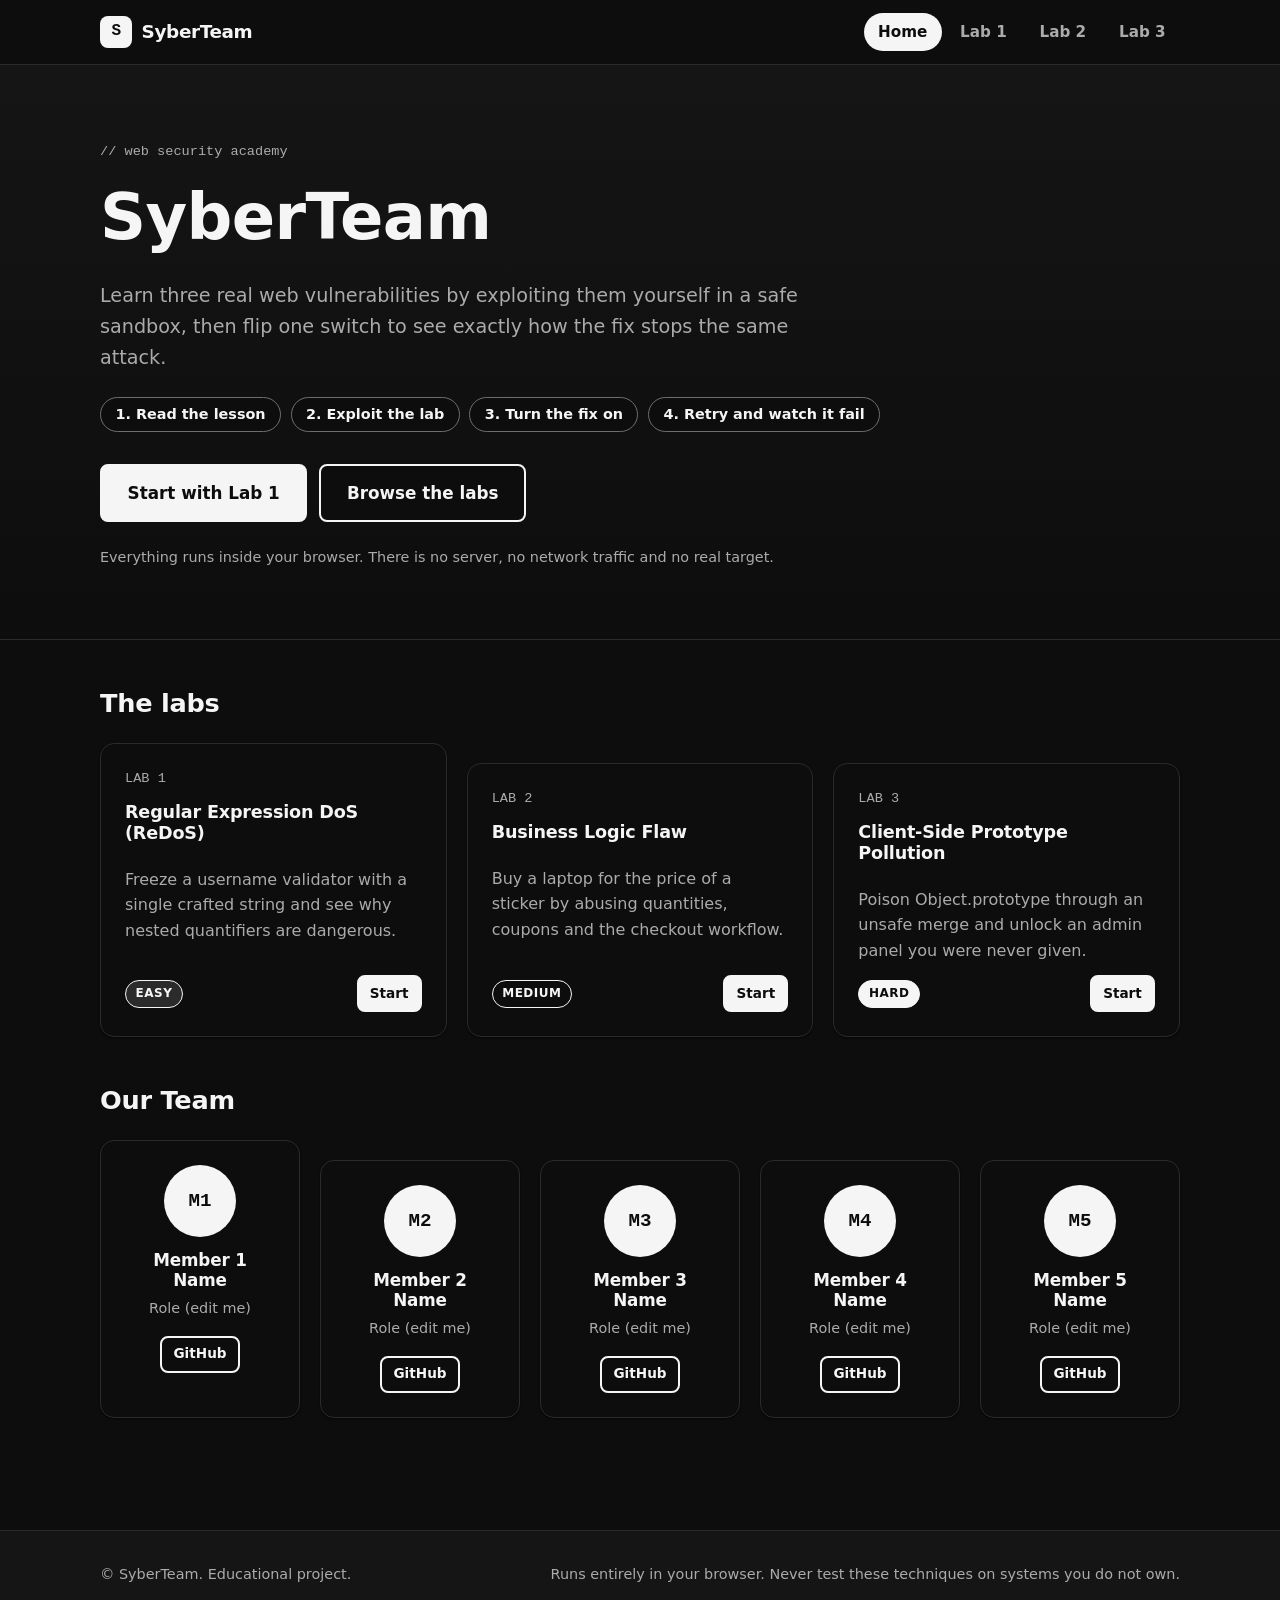
==== index.html @ c9526d96 "Done" ====
<!DOCTYPE html>
<html lang="en" dir="ltr">
<head>
  <meta charset="utf-8">
  <meta name="viewport" content="width=device-width, initial-scale=1">
  <title>SyberTeam | Learn web security by breaking it safely</title>
  <meta name="description" content="SyberTeam is a hands-on web security training site. Exploit three vulnerabilities in a safe sandbox, then flip a switch to see the fix stop them.">
  <link rel="stylesheet" href="style.css">
  <script src="script.js" defer></script>
</head>
<body data-page="home">
  <a class="skip-link" href="#main">Skip to content</a>

  <header class="site-header">
    <div class="container nav">
      <a class="brand" href="index.html" aria-label="SyberTeam home"><span class="brand-mark" aria-hidden="true">S</span>SyberTeam</a>
      <button class="nav-toggle" type="button" aria-expanded="false" aria-controls="nav-links">Menu</button>
      <nav aria-label="Main">
        <ul id="nav-links" class="nav-links">
          <li><a href="index.html" data-nav="home">Home</a></li>
          <li><a href="redos-lesson.html" data-nav="lab1">Lab 1</a></li>
          <li><a href="logic-lesson.html" data-nav="lab2">Lab 2</a></li>
          <li><a href="proto-lesson.html" data-nav="lab3">Lab 3</a></li>
        </ul>
      </nav>
    </div>
  </header>

  <main id="main">
    <section class="hero" aria-labelledby="hero-title">
      <div class="container">
        <span class="eyebrow">// web security academy</span>
        <h1 id="hero-title">SyberTeam</h1>
        <p class="lead">Learn three real web vulnerabilities by exploiting them yourself in a safe sandbox, then flip one switch to see exactly how the fix stops the same attack.</p>
        <ul class="hero-steps" aria-label="How each lab works">
          <li>1. Read the lesson</li>
          <li>2. Exploit the lab</li>
          <li>3. Turn the fix on</li>
          <li>4. Retry and watch it fail</li>
        </ul>
        <div class="hero-actions">
          <a class="btn btn-primary btn-lg" href="redos-lesson.html">Start with Lab 1</a>
          <a class="btn btn-outline btn-lg" href="#labs">Browse the labs</a>
        </div>
        <p class="muted" style="margin-top:1.5rem;font-size:0.9rem;">Everything runs inside your browser. There is no server, no network traffic and no real target.</p>
      </div>
    </section>

    <section class="section" id="labs" aria-labelledby="labs-title">
      <div class="container">
        <h2 id="labs-title" class="section-title">The labs</h2>
        <div class="grid-3">
          <article class="card card-hover lab-card" data-lab="redos">
            <span class="lab-num">LAB 1</span>
            <h3>Regular Expression DoS (ReDoS)</h3>
            <p>Freeze a username validator with a single crafted string and see why nested quantifiers are dangerous.</p>
            <div class="card-foot">
              <span class="badge badge-mid">Easy</span>
              <span class="solved-tag" hidden>&#10003; Solved</span>
              <a class="btn btn-primary btn-sm" href="redos-lesson.html">Start</a>
            </div>
          </article>

          <article class="card card-hover lab-card" data-lab="logic">
            <span class="lab-num">LAB 2</span>
            <h3>Business Logic Flaw</h3>
            <p>Buy a laptop for the price of a sticker by abusing quantities, coupons and the checkout workflow.</p>
            <div class="card-foot">
              <span class="badge">Medium</span>
              <span class="solved-tag" hidden>&#10003; Solved</span>
              <a class="btn btn-primary btn-sm" href="logic-lesson.html">Start</a>
            </div>
          </article>

          <article class="card card-hover lab-card" data-lab="proto">
            <span class="lab-num">LAB 3</span>
            <h3>Client-Side Prototype Pollution</h3>
            <p>Poison Object.prototype through an unsafe merge and unlock an admin panel you were never given.</p>
            <div class="card-foot">
              <span class="badge badge-solid">Hard</span>
              <span class="solved-tag" hidden>&#10003; Solved</span>
              <a class="btn btn-primary btn-sm" href="proto-lesson.html">Start</a>
            </div>
          </article>
        </div>
      </div>
    </section>

    <section class="section" id="team" aria-labelledby="team-title" style="padding-top:0;">
      <div class="container">
        <h2 id="team-title" class="section-title">Our Team</h2>
        <div class="team-grid">
          <!-- Edit each member's name, role and GitHub link below. -->
          <article class="card member">
            <div class="avatar" aria-hidden="true">M1</div>
            <h3>Member 1 Name</h3>
            <p class="role">Role (edit me)</p>
            <a class="btn btn-outline btn-sm" href="https://github.com/username1" target="_blank" rel="noopener noreferrer">GitHub</a>
          </article>
          <article class="card member">
            <div class="avatar" aria-hidden="true">M2</div>
            <h3>Member 2 Name</h3>
            <p class="role">Role (edit me)</p>
            <a class="btn btn-outline btn-sm" href="https://github.com/username2" target="_blank" rel="noopener noreferrer">GitHub</a>
          </article>
          <article class="card member">
            <div class="avatar" aria-hidden="true">M3</div>
            <h3>Member 3 Name</h3>
            <p class="role">Role (edit me)</p>
            <a class="btn btn-outline btn-sm" href="https://github.com/username3" target="_blank" rel="noopener noreferrer">GitHub</a>
          </article>
          <article class="card member">
            <div class="avatar" aria-hidden="true">M4</div>
            <h3>Member 4 Name</h3>
            <p class="role">Role (edit me)</p>
            <a class="btn btn-outline btn-sm" href="https://github.com/username4" target="_blank" rel="noopener noreferrer">GitHub</a>
          </article>
          <article class="card member">
            <div class="avatar" aria-hidden="true">M5</div>
            <h3>Member 5 Name</h3>
            <p class="role">Role (edit me)</p>
            <a class="btn btn-outline btn-sm" href="https://github.com/username5" target="_blank" rel="noopener noreferrer">GitHub</a>
          </article>
        </div>
      </div>
    </section>
  </main>

  <footer class="site-footer">
    <div class="container">
      <span>&copy; SyberTeam. Educational project.</span>
      <span>Runs entirely in your browser. Never test these techniques on systems you do not own.</span>
    </div>
  </footer>
</body>
</html>
---- style.css ----
/* =====================================================================
   SyberTeam — shared stylesheet
   Strict monochrome DARK theme: blacks, grays and white only.
   Every colour used below is defined as a CSS variable in :root.
   Note: the raw scale is inverted for dark mode. --white is the darkest
   surface and --black is the brightest ink, so the component rules below
   work unchanged. Swap the values back to restore the light theme.
   ===================================================================== */

/* ---------- 1. Design tokens ---------- */
:root {
  color-scheme: dark;   /* dark scrollbars and form controls */

  /* Raw grays (inverted scale) */
  --white: #0d0d0d;
  --black: #f5f5f5;
  --gray-50: #151515;
  --gray-100: #1d1d1d;
  --gray-200: #2b2b2b;
  --gray-300: #3d3d3d;
  --gray-400: #6e6e6e;
  --gray-500: #8f8f8f;
  --gray-600: #ababab;
  --gray-700: #cfcfcf;
  --gray-800: #e3e3e3;

  /* Semantic roles */
  --bg: var(--white);
  --surface: var(--white);
  --surface-alt: var(--gray-50);
  --text: var(--black);
  --text-muted: var(--gray-600);
  --border: var(--gray-200);
  --border-strong: var(--gray-400);
  --code-bg: var(--gray-100);
  --focus: var(--black);
  --inverse-bg: var(--black);
  --inverse-text: var(--white);

  /* Shape, shadow, type, motion */
  --radius: 14px;
  --radius-sm: 8px;
  --shadow-sm: 0 1px 2px rgba(0, 0, 0, 0.6);
  --shadow-md: 0 8px 24px rgba(0, 0, 0, 0.7);
  --font-sans: system-ui, -apple-system, "Segoe UI", Roboto, "Helvetica Neue", Arial, sans-serif;
  --font-mono: ui-monospace, SFMono-Regular, Menlo, Consolas, "Liberation Mono", monospace;
  --transition: 160ms ease;
  --container: 1080px;
}

/* ---------- 2. Base ---------- */
*,
*::before,
*::after { box-sizing: border-box; }

html { -webkit-text-size-adjust: 100%; scroll-behavior: smooth; }

body {
  margin: 0;
  font-family: var(--font-sans);
  font-size: 1rem;
  line-height: 1.6;
  color: var(--text);
  background: var(--bg);
}

h1, h2, h3 { line-height: 1.2; margin: 0 0 0.6em; letter-spacing: -0.01em; }
h1 { font-size: clamp(1.8rem, 4vw, 2.6rem); }
h2 { font-size: clamp(1.25rem, 2.5vw, 1.6rem); }
h3 { font-size: 1.1rem; }
p { margin: 0 0 1em; }
a { color: var(--text); text-underline-offset: 3px; }
a:hover { text-decoration-thickness: 2px; }
img, svg { max-width: 100%; }

.muted { color: var(--text-muted); }
.container { width: min(100% - 2rem, var(--container)); margin-inline: auto; }
.section { padding: 3rem 0; }
.section-title { margin-bottom: 1.5rem; }

/* Focus states: always visible for keyboard users */
:focus-visible {
  outline: 3px solid var(--focus);
  outline-offset: 3px;
  border-radius: 4px;
}

.skip-link {
  position: absolute;
  left: -999px;
  top: 0.5rem;
  background: var(--inverse-bg);
  color: var(--inverse-text);
  padding: 0.5rem 1rem;
  border-radius: var(--radius-sm);
  z-index: 100;
}
.skip-link:focus { left: 0.5rem; }

/* ---------- 3. Header / navbar ---------- */
.site-header {
  position: sticky;
  top: 0;
  z-index: 50;
  background: var(--bg);
  border-bottom: 1px solid var(--border);
}
.nav {
  display: flex;
  align-items: center;
  justify-content: space-between;
  gap: 1rem;
  min-height: 64px;
}
.brand {
  display: inline-flex;
  align-items: center;
  gap: 0.6rem;
  font-weight: 800;
  font-size: 1.15rem;
  text-decoration: none;
  letter-spacing: -0.02em;
}
.brand-mark {
  display: inline-grid;
  place-items: center;
  width: 32px;
  height: 32px;
  border-radius: 8px;
  background: var(--inverse-bg);
  color: var(--inverse-text);
  font-family: var(--font-mono);
  font-size: 1rem;
}
.nav-links {
  display: flex;
  gap: 0.25rem;
  list-style: none;
  margin: 0;
  padding: 0;
}
.nav-links a {
  display: block;
  padding: 0.45rem 0.9rem;
  border-radius: 999px;
  text-decoration: none;
  color: var(--text-muted);
  font-weight: 600;
  font-size: 0.95rem;
  transition: background var(--transition), color var(--transition);
}
.nav-links a:hover { background: var(--gray-100); color: var(--text); }
.nav-links a.active { background: var(--inverse-bg); color: var(--inverse-text); }
.nav-toggle {
  display: none;
  font: inherit;
  font-weight: 600;
  background: var(--surface);
  color: var(--text);
  border: 1px solid var(--border-strong);
  border-radius: var(--radius-sm);
  padding: 0.4rem 0.8rem;
  cursor: pointer;
}

/* ---------- 4. Buttons, badges ---------- */
.btn {
  display: inline-flex;
  align-items: center;
  justify-content: center;
  gap: 0.4rem;
  font: inherit;
  font-weight: 600;
  font-size: 0.95rem;
  padding: 0.6rem 1.1rem;
  border-radius: var(--radius-sm);
  border: 2px solid var(--black);
  text-decoration: none;
  cursor: pointer;
  transition: background var(--transition), color var(--transition), transform var(--transition), box-shadow var(--transition);
}
.btn:hover { transform: translateY(-1px); box-shadow: var(--shadow-sm); }
.btn:active { transform: translateY(0); }
.btn-primary { background: var(--inverse-bg); color: var(--inverse-text); }
.btn-primary:hover { background: var(--gray-700); }
.btn-outline { background: var(--surface); color: var(--text); }
.btn-outline:hover { background: var(--gray-100); }
.btn-lg { padding: 0.85rem 1.6rem; font-size: 1.05rem; }
.btn-sm { padding: 0.35rem 0.7rem; font-size: 0.85rem; }
.btn:disabled { opacity: 0.45; cursor: not-allowed; transform: none; box-shadow: none; }

.badge {
  display: inline-block;
  font-size: 0.75rem;
  font-weight: 700;
  letter-spacing: 0.04em;
  text-transform: uppercase;
  padding: 0.2rem 0.6rem;
  border-radius: 999px;
  border: 1.5px solid var(--black);
  background: var(--surface);
  color: var(--text);
}
.badge-solid { background: var(--inverse-bg); color: var(--inverse-text); }
.badge-mid { background: var(--gray-200); }

/* ---------- 5. Cards ---------- */
.card {
  background: var(--surface);
  border: 1px solid var(--border);
  border-radius: var(--radius);
  padding: 1.5rem;
  box-shadow: var(--shadow-sm);
  transition: box-shadow var(--transition), transform var(--transition), border-color var(--transition);
}
.card + .card { margin-top: 1.25rem; }
.card-hover:hover { box-shadow: var(--shadow-md); transform: translateY(-2px); border-color: var(--border-strong); }

/* ---------- 6. Home page ---------- */
.hero {
  padding: 4.5rem 0 3.5rem;
  border-bottom: 1px solid var(--border);
  background:
    linear-gradient(var(--surface-alt), var(--bg));
}
.hero .eyebrow {
  display: inline-block;
  font-family: var(--font-mono);
  font-size: 0.85rem;
  color: var(--text-muted);
  margin-bottom: 1rem;
}
.hero h1 { font-size: clamp(2.4rem, 7vw, 4rem); margin-bottom: 0.4em; }
.hero p.lead { font-size: 1.2rem; max-width: 60ch; color: var(--text-muted); }
.hero-steps {
  display: flex;
  flex-wrap: wrap;
  gap: 0.6rem;
  list-style: none;
  padding: 0;
  margin: 1.5rem 0 2rem;
}
.hero-steps li {
  border: 1px solid var(--border-strong);
  border-radius: 999px;
  padding: 0.3rem 0.9rem;
  font-size: 0.9rem;
  font-weight: 600;
  background: var(--surface);
}
.hero-actions { display: flex; flex-wrap: wrap; gap: 0.75rem; }

.grid-3 {
  display: grid;
  gap: 1.25rem;
  grid-template-columns: repeat(auto-fit, minmax(260px, 1fr));
}
.lab-card { display: flex; flex-direction: column; gap: 0.75rem; }
.lab-card .lab-num { font-family: var(--font-mono); font-size: 0.85rem; color: var(--text-muted); }
.lab-card p { margin: 0; color: var(--text-muted); flex: 1; }
.lab-card .card-foot { display: flex; align-items: center; justify-content: space-between; gap: 0.5rem; }
.solved-tag { font-size: 0.8rem; font-weight: 700; }

.team-grid {
  display: grid;
  gap: 1.25rem;
  grid-template-columns: repeat(auto-fit, minmax(190px, 1fr));
}
.member { text-align: center; display: flex; flex-direction: column; align-items: center; gap: 0.4rem; }
.avatar {
  display: grid;
  place-items: center;
  width: 72px;
  height: 72px;
  border-radius: 50%;
  background: var(--inverse-bg);
  color: var(--inverse-text);
  font-family: var(--font-mono);
  font-weight: 700;
  font-size: 1.2rem;
  margin-bottom: 0.4rem;
}
.member h3 { margin: 0; font-size: 1.05rem; }
.member .role { margin: 0 0 0.6rem; color: var(--text-muted); font-size: 0.9rem; }

/* ---------- 7. Footer ---------- */
.site-footer {
  margin-top: 4rem;
  padding: 2rem 0;
  border-top: 1px solid var(--border);
  color: var(--text-muted);
  font-size: 0.9rem;
  background: var(--surface-alt);
}
.site-footer .container { display: flex; flex-wrap: wrap; justify-content: space-between; gap: 0.5rem; }

/* ---------- 8. Lesson + lab shared page layout ---------- */
.page { padding: 2.5rem 0 1rem; }
.crumb { font-family: var(--font-mono); font-size: 0.85rem; color: var(--text-muted); margin-bottom: 0.5rem; }
.page-head { margin-bottom: 2rem; }
.page-head p { color: var(--text-muted); max-width: 70ch; font-size: 1.1rem; }

.lesson section { margin-bottom: 2.5rem; }
.lesson ul, .lesson ol { padding-left: 1.4rem; }
.lesson li { margin-bottom: 0.4rem; }
.steps { counter-reset: step; list-style: none; padding-left: 0 !important; }
.steps li {
  counter-increment: step;
  position: relative;
  padding-left: 2.6rem;
  margin-bottom: 0.9rem;
}
.steps li::before {
  content: counter(step);
  position: absolute;
  left: 0;
  top: 0;
  width: 1.8rem;
  height: 1.8rem;
  display: grid;
  place-items: center;
  border-radius: 50%;
  background: var(--inverse-bg);
  color: var(--inverse-text);
  font-size: 0.85rem;
  font-weight: 700;
}
.callout {
  border-left: 4px solid var(--black);
  background: var(--surface-alt);
  padding: 1rem 1.2rem;
  border-radius: 0 var(--radius-sm) var(--radius-sm) 0;
  margin: 1rem 0;
}
.callout p:last-child { margin-bottom: 0; }

/* Code blocks: always LTR, monospace, scrollable */
pre.code,
.code-block {
  direction: ltr;
  text-align: left;
  margin: 0;
  padding: 1rem 1.1rem;
  background: var(--code-bg);
  border: 1px solid var(--border);
  border-radius: var(--radius-sm);
  overflow-x: auto;
  font-family: var(--font-mono);
  font-size: 0.85rem;
  line-height: 1.55;
  tab-size: 2;
}
code { font-family: var(--font-mono); font-size: 0.92em; background: var(--code-bg); padding: 0.1em 0.35em; border-radius: 4px; }
pre.code code { background: none; padding: 0; font-size: inherit; }
figure { margin: 0; }
figcaption { font-weight: 700; font-size: 0.9rem; margin-bottom: 0.5rem; display: flex; align-items: center; gap: 0.5rem; }

.compare { display: grid; gap: 1rem; grid-template-columns: repeat(auto-fit, minmax(300px, 1fr)); margin: 1rem 0; }
.compare figure { min-width: 0; }
.compare .bad pre.code { border: 2px dashed var(--gray-500); }
.compare .good pre.code { border: 2px solid var(--black); }

.cta { text-align: center; background: var(--surface-alt); padding: 2rem 1.5rem; }
.cta h2 { margin-bottom: 0.4em; }
.cta p { color: var(--text-muted); }

.pager {
  display: flex;
  justify-content: space-between;
  gap: 1rem;
  flex-wrap: wrap;
  margin: 2.5rem 0 0;
  padding-top: 1.5rem;
  border-top: 1px solid var(--border);
}

/* ---------- 9. Lab-specific components ---------- */
.goal { border-left: 4px solid var(--black); padding: 0.6rem 1rem; background: var(--surface-alt); border-radius: 0 var(--radius-sm) var(--radius-sm) 0; }
.goal strong { display: block; }

/* Collapsibles (native <details>, animated subtly) */
.disclosure {
  border: 1px solid var(--border);
  border-radius: var(--radius-sm);
  background: var(--surface);
  margin-bottom: 0.6rem;
  transition: border-color var(--transition), box-shadow var(--transition);
}
.disclosure:hover { border-color: var(--border-strong); }
.disclosure[open] { box-shadow: var(--shadow-sm); border-color: var(--border-strong); }
.disclosure summary {
  cursor: pointer;
  padding: 0.75rem 1rem;
  font-weight: 700;
  list-style: none;
  display: flex;
  align-items: center;
  justify-content: space-between;
}
.disclosure summary::-webkit-details-marker { display: none; }
.disclosure summary::after { content: "+"; font-family: var(--font-mono); font-size: 1.2rem; transition: transform var(--transition); }
.disclosure[open] summary::after { content: "\2212"; }
.disclosure .disclosure-body { padding: 0 1rem 1rem; animation: fade-in 200ms ease; }
.disclosure .disclosure-body > :last-child { margin-bottom: 0; }
@keyframes fade-in { from { opacity: 0; transform: translateY(-4px); } to { opacity: 1; transform: none; } }

/* "Fix the vulnerability" switch */
.fix-card { border: 2px solid var(--black); }
.fix-row { display: flex; align-items: center; justify-content: space-between; gap: 1.25rem; flex-wrap: wrap; }
.fix-row h2 { margin-bottom: 0.2em; }
.fix-row p { margin: 0; color: var(--text-muted); }
.switch-wrap { display: flex; align-items: center; gap: 0.9rem; }
.switch-state { font-family: var(--font-mono); font-weight: 700; font-size: 0.9rem; }
.switch {
  position: relative;
  flex: none;
  width: 64px;
  height: 34px;
  padding: 0;
  border-radius: 999px;
  border: 2px solid var(--black);
  background: var(--surface);
  cursor: pointer;
  transition: background var(--transition);
}
.switch-thumb {
  position: absolute;
  top: 3px;
  left: 3px;
  width: 24px;
  height: 24px;
  border-radius: 50%;
  background: var(--inverse-bg);
  transition: transform var(--transition), background var(--transition);
}
.switch[aria-checked="true"] { background: var(--inverse-bg); }
.switch[aria-checked="true"] .switch-thumb { transform: translateX(30px); background: var(--surface); }

/* Status banner: three clearly different monochrome states */
.banner-row { display: flex; gap: 0.75rem; align-items: stretch; flex-wrap: wrap; margin: 1.25rem 0; }
.banner {
  flex: 1 1 320px;
  display: flex;
  flex-direction: column;
  gap: 0.25rem;
  padding: 1rem 1.25rem;
  border-radius: var(--radius);
  border: 2px solid var(--black);
  transition: background var(--transition), color var(--transition);
}
.banner-title { font-size: 1.15rem; display: flex; align-items: center; gap: 0.5rem; }
.banner-title::before { font-family: var(--font-mono); }
.banner-detail { font-size: 0.95rem; }
.banner[data-state="unsolved"] { background: var(--gray-100); border-style: dashed; color: var(--text); }
.banner[data-state="unsolved"] .banner-title::before { content: "\25CB"; }
.banner[data-state="solved"] { background: var(--inverse-bg); color: var(--inverse-text); }
.banner[data-state="solved"] .banner-title::before { content: "\2713"; }
.banner[data-state="blocked"] {
  background: repeating-linear-gradient(135deg, var(--surface), var(--surface) 10px, var(--gray-100) 10px, var(--gray-100) 20px);
  color: var(--text);
  border-width: 3px;
}
.banner[data-state="blocked"] .banner-title::before { content: "\2715"; }

/* Forms */
.field { display: flex; flex-direction: column; gap: 0.35rem; margin-bottom: 1rem; }
.field label { font-weight: 700; font-size: 0.9rem; }
.input,
textarea.input,
select.input {
  font: inherit;
  font-family: var(--font-mono);
  width: 100%;
  padding: 0.6rem 0.8rem;
  border: 2px solid var(--border-strong);
  border-radius: var(--radius-sm);
  background: var(--surface);
  color: var(--text);
  transition: border-color var(--transition);
}
.input:hover { border-color: var(--gray-600); }
.input:focus-visible { border-color: var(--black); outline-offset: 2px; }
textarea.input { resize: vertical; min-height: 5.5rem; direction: ltr; text-align: left; }
.btn-row { display: flex; flex-wrap: wrap; gap: 0.6rem; margin-top: 0.5rem; }

.readouts {
  display: grid;
  gap: 0.75rem;
  grid-template-columns: repeat(auto-fit, minmax(150px, 1fr));
  margin: 1.25rem 0 0;
}
.readout { border: 1px solid var(--border); border-radius: var(--radius-sm); padding: 0.7rem 0.9rem; background: var(--surface-alt); min-width: 0; }
.readout dt { font-size: 0.75rem; text-transform: uppercase; letter-spacing: 0.05em; color: var(--text-muted); font-weight: 700; }
.readout dd { margin: 0.15rem 0 0; font-family: var(--font-mono); font-weight: 700; overflow-wrap: anywhere; }

.panel-head { display: flex; align-items: center; justify-content: space-between; gap: 0.75rem; margin-bottom: 0.9rem; flex-wrap: wrap; }
.panel-head h2 { margin: 0; }

/* Shop (Lab 2) */
.shop-grid { display: grid; gap: 1.25rem; grid-template-columns: minmax(0, 1fr) minmax(0, 1fr); }
.products { display: grid; gap: 0.75rem; }
.product {
  display: grid;
  grid-template-columns: 1fr auto;
  gap: 0.4rem 0.75rem;
  align-items: center;
  padding: 0.8rem 0.9rem;
  border: 1px solid var(--border);
  border-radius: var(--radius-sm);
  background: var(--surface-alt);
}
.product .p-name { font-weight: 700; }
.product .p-price { font-family: var(--font-mono); }
.product .p-controls { grid-column: 1 / -1; display: flex; gap: 0.5rem; align-items: center; }
.product .qty { width: 5.5rem; padding: 0.4rem 0.5rem; }
table.table { width: 100%; border-collapse: collapse; font-size: 0.92rem; }
.table th, .table td { text-align: left; padding: 0.5rem 0.4rem; border-bottom: 1px solid var(--border); }
.table th { font-size: 0.75rem; text-transform: uppercase; letter-spacing: 0.05em; color: var(--text-muted); }
.table td.num, .table th.num { text-align: right; font-family: var(--font-mono); }
.totals { display: grid; grid-template-columns: 1fr auto; gap: 0.3rem 1rem; margin: 1rem 0; font-size: 0.95rem; }
.totals dt { color: var(--text-muted); }
.totals dd { margin: 0; text-align: right; font-family: var(--font-mono); font-weight: 700; }
.totals .grand { font-size: 1.2rem; }
.inline-form { display: flex; gap: 0.5rem; flex-wrap: wrap; margin-bottom: 0.5rem; }
.inline-form .input { flex: 1 1 140px; width: auto; }

.log {
  direction: ltr;
  text-align: left;
  margin: 0;
  padding: 0.75rem;
  list-style: none;
  max-height: 260px;
  overflow-y: auto;
  background: var(--gray-50);
  color: var(--text);
  border: 1px solid var(--border);
  border-radius: var(--radius-sm);
  font-family: var(--font-mono);
  font-size: 0.82rem;
  line-height: 1.5;
}
.log li { padding: 0.15rem 0; border-bottom: 1px solid var(--border); overflow-wrap: anywhere; }
.log li:last-child { border-bottom: 0; }
.log .tag { display: inline-block; min-width: 4.8rem; color: var(--gray-400); }
.log .ok::before { content: "\2713 "; }
.log .deny::before { content: "\2715 "; }
.log .info::before { content: "\00B7 "; }
.log .deny { font-weight: 700; }

/* Prototype pollution (Lab 3) */
.proto-grid { display: grid; gap: 1.25rem; grid-template-columns: repeat(auto-fit, minmax(300px, 1fr)); margin-top: 1.25rem; }
.proto-grid > div { min-width: 0; }
.proto-grid h3 { font-size: 0.95rem; margin-bottom: 0.4rem; }
.admin-panel {
  margin-top: 1.25rem;
  padding: 1.25rem;
  border-radius: var(--radius);
  background: var(--inverse-bg);
  color: var(--inverse-text);
  animation: fade-in 250ms ease;
}
.admin-panel[hidden] { display: none; }
.admin-panel code { background: var(--gray-800); color: var(--inverse-text); }
.locked-panel { margin-top: 1.25rem; padding: 1rem 1.25rem; border: 2px dashed var(--border-strong); border-radius: var(--radius); color: var(--text-muted); }
.locked-panel[hidden] { display: none; }

/* ---------- 10. Responsive ---------- */
@media (max-width: 860px) {
  .shop-grid { grid-template-columns: minmax(0, 1fr); }
}

@media (max-width: 720px) {
  .nav { flex-wrap: wrap; padding: 0.5rem 0; }
  .nav-toggle { display: inline-block; }
  .site-header nav { flex-basis: 100%; }
  .nav-links { display: none; flex-direction: column; padding-bottom: 0.75rem; }
  .nav-links.open { display: flex; }
  .nav-links a { border-radius: var(--radius-sm); }
  .hero { padding: 3rem 0 2.5rem; }
  .section { padding: 2.25rem 0; }
  .card { padding: 1.15rem; }
  .fix-row { flex-direction: column; align-items: flex-start; }
  .pager .btn { flex: 1 1 100%; }
}

/* ---------- 11. Reduced motion ---------- */
@media (prefers-reduced-motion: reduce) {
  *, *::before, *::after {
    animation-duration: 0.01ms !important;
    transition-duration: 0.01ms !important;
    scroll-behavior: auto !important;
  }
}
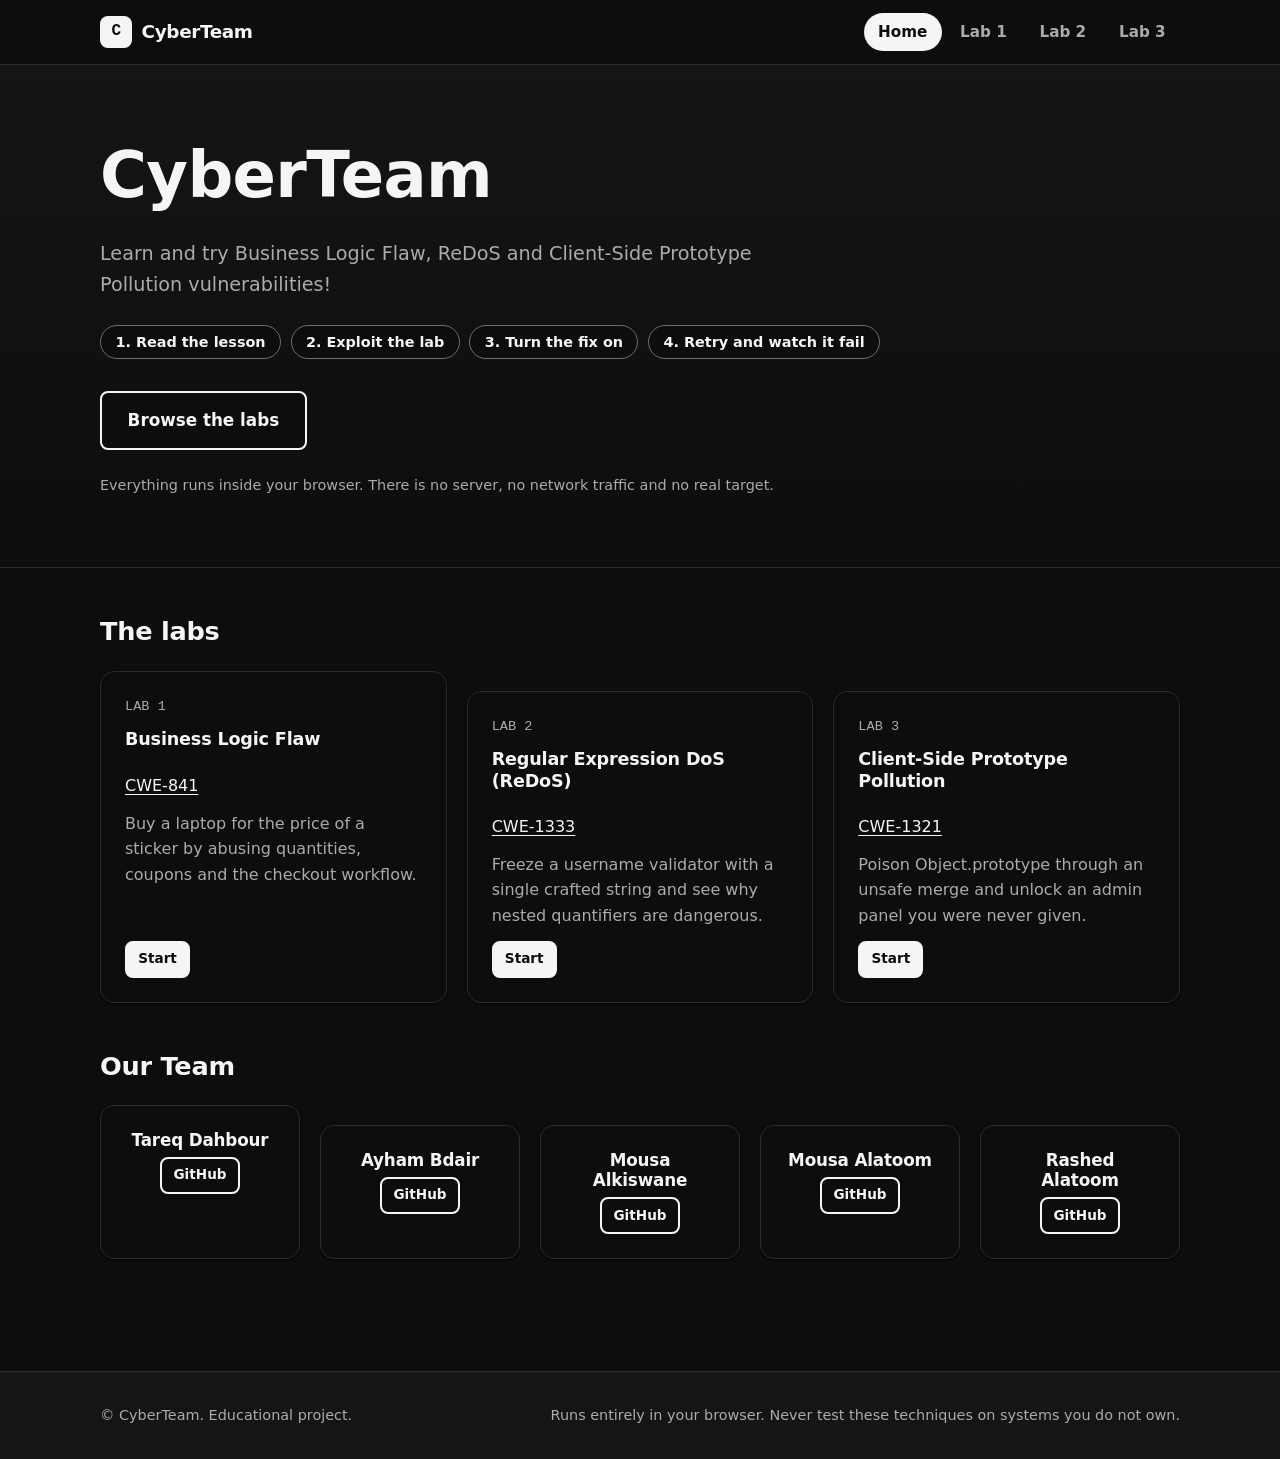
==== commit c9b7a99b: "Update index.html" ====
--- a/index.html
+++ b/index.html
@@ -3,8 +3,8 @@
 <head>
   <meta charset="utf-8">
   <meta name="viewport" content="width=device-width, initial-scale=1">
-  <title>SyberTeam | Learn web security by breaking it safely</title>
-  <meta name="description" content="SyberTeam is a hands-on web security training site. Exploit three vulnerabilities in a safe sandbox, then flip a switch to see the fix stop them.">
+  <title>CyberTeam | Learn web security by breaking it safely</title>
+  <meta name="description" content="CyberTeam is a hands-on web security training site. Exploit three vulnerabilities in a safe sandbox, then flip a switch to see the fix stop them.">
   <link rel="stylesheet" href="style.css">
   <script src="script.js" defer></script>
 </head>
@@ -13,13 +13,13 @@
 
   <header class="site-header">
     <div class="container nav">
-      <a class="brand" href="index.html" aria-label="SyberTeam home"><span class="brand-mark" aria-hidden="true">S</span>SyberTeam</a>
+      <a class="brand" href="index.html" aria-label="CyberTeam home"><span class="brand-mark" aria-hidden="true">C</span>CyberTeam</a>
       <button class="nav-toggle" type="button" aria-expanded="false" aria-controls="nav-links">Menu</button>
       <nav aria-label="Main">
         <ul id="nav-links" class="nav-links">
           <li><a href="index.html" data-nav="home">Home</a></li>
-          <li><a href="redos-lesson.html" data-nav="lab1">Lab 1</a></li>
-          <li><a href="logic-lesson.html" data-nav="lab2">Lab 2</a></li>
+          <li><a href="logic-lesson.html" data-nav="lab1">Lab 1</a></li>
+          <li><a href="redos-lesson.html" data-nav="lab2">Lab 2</a></li>
           <li><a href="proto-lesson.html" data-nav="lab3">Lab 3</a></li>
         </ul>
       </nav>
@@ -29,9 +29,8 @@
   <main id="main">
     <section class="hero" aria-labelledby="hero-title">
       <div class="container">
-        <span class="eyebrow">// web security academy</span>
-        <h1 id="hero-title">SyberTeam</h1>
-        <p class="lead">Learn three real web vulnerabilities by exploiting them yourself in a safe sandbox, then flip one switch to see exactly how the fix stops the same attack.</p>
+        <h1 id="hero-title">CyberTeam</h1>
+        <p class="lead">Learn and try Business Logic Flaw, ReDoS and Client-Side Prototype Pollution vulnerabilities!</p>
         <ul class="hero-steps" aria-label="How each lab works">
           <li>1. Read the lesson</li>
           <li>2. Exploit the lab</li>
@@ -39,7 +38,6 @@
           <li>4. Retry and watch it fail</li>
         </ul>
         <div class="hero-actions">
-          <a class="btn btn-primary btn-lg" href="redos-lesson.html">Start with Lab 1</a>
           <a class="btn btn-outline btn-lg" href="#labs">Browse the labs</a>
         </div>
         <p class="muted" style="margin-top:1.5rem;font-size:0.9rem;">Everything runs inside your browser. There is no server, no network traffic and no real target.</p>
@@ -50,34 +48,34 @@
       <div class="container">
         <h2 id="labs-title" class="section-title">The labs</h2>
         <div class="grid-3">
-          <article class="card card-hover lab-card" data-lab="redos">
+          <article class="card card-hover lab-card" data-lab="logic">
             <span class="lab-num">LAB 1</span>
-            <h3>Regular Expression DoS (ReDoS)</h3>
-            <p>Freeze a username validator with a single crafted string and see why nested quantifiers are dangerous.</p>
+            <h3>Business Logic Flaw</h3>
+            <a class="cwe-tag" href="https://cwe.mitre.org/data/definitions/841.html" target="_blank" rel="noopener noreferrer">CWE-841</a>
+            <p>Buy a laptop for the price of a sticker by abusing quantities, coupons and the checkout workflow.</p>
             <div class="card-foot">
-              <span class="badge badge-mid">Easy</span>
               <span class="solved-tag" hidden>&#10003; Solved</span>
-              <a class="btn btn-primary btn-sm" href="redos-lesson.html">Start</a>
+              <a class="btn btn-primary btn-sm" href="logic-lesson.html">Start</a>
             </div>
           </article>
 
-          <article class="card card-hover lab-card" data-lab="logic">
+          <article class="card card-hover lab-card" data-lab="redos">
             <span class="lab-num">LAB 2</span>
-            <h3>Business Logic Flaw</h3>
-            <p>Buy a laptop for the price of a sticker by abusing quantities, coupons and the checkout workflow.</p>
+            <h3>Regular Expression DoS (ReDoS)</h3>
+            <a class="cwe-tag" href="https://cwe.mitre.org/data/definitions/1333.html" target="_blank" rel="noopener noreferrer">CWE-1333</a>
+            <p>Freeze a username validator with a single crafted string and see why nested quantifiers are dangerous.</p>
             <div class="card-foot">
-              <span class="badge">Medium</span>
               <span class="solved-tag" hidden>&#10003; Solved</span>
-              <a class="btn btn-primary btn-sm" href="logic-lesson.html">Start</a>
+              <a class="btn btn-primary btn-sm" href="redos-lesson.html">Start</a>
             </div>
           </article>
 
           <article class="card card-hover lab-card" data-lab="proto">
             <span class="lab-num">LAB 3</span>
             <h3>Client-Side Prototype Pollution</h3>
+            <a class="cwe-tag" href="https://cwe.mitre.org/data/definitions/1321.html" target="_blank" rel="noopener noreferrer">CWE-1321</a>
             <p>Poison Object.prototype through an unsafe merge and unlock an admin panel you were never given.</p>
             <div class="card-foot">
-              <span class="badge badge-solid">Hard</span>
               <span class="solved-tag" hidden>&#10003; Solved</span>
               <a class="btn btn-primary btn-sm" href="proto-lesson.html">Start</a>
             </div>
@@ -90,36 +88,26 @@
       <div class="container">
         <h2 id="team-title" class="section-title">Our Team</h2>
         <div class="team-grid">
-          <!-- Edit each member's name, role and GitHub link below. -->
+          <!-- Edit each member's name and GitHub link below. -->
           <article class="card member">
-            <div class="avatar" aria-hidden="true">M1</div>
-            <h3>Member 1 Name</h3>
-            <p class="role">Role (edit me)</p>
-            <a class="btn btn-outline btn-sm" href="https://github.com/username1" target="_blank" rel="noopener noreferrer">GitHub</a>
+            <h3>Tareq Dahbour</h3>
+            <a class="btn btn-outline btn-sm" href="https://github.com/TareqDahbour" target="_blank" rel="noopener noreferrer">GitHub</a>
           </article>
           <article class="card member">
-            <div class="avatar" aria-hidden="true">M2</div>
-            <h3>Member 2 Name</h3>
-            <p class="role">Role (edit me)</p>
-            <a class="btn btn-outline btn-sm" href="https://github.com/username2" target="_blank" rel="noopener noreferrer">GitHub</a>
+            <h3>Ayham Bdair</h3>
+            <a class="btn btn-outline btn-sm" href="https://github.com/ayhambdair" target="_blank" rel="noopener noreferrer">GitHub</a>
           </article>
           <article class="card member">
-            <div class="avatar" aria-hidden="true">M3</div>
-            <h3>Member 3 Name</h3>
-            <p class="role">Role (edit me)</p>
-            <a class="btn btn-outline btn-sm" href="https://github.com/username3" target="_blank" rel="noopener noreferrer">GitHub</a>
+            <h3>Mousa Alkiswane</h3>
+            <a class="btn btn-outline btn-sm" href="https://github.com/mousa-alkiswane" target="_blank" rel="noopener noreferrer">GitHub</a>
           </article>
           <article class="card member">
-            <div class="avatar" aria-hidden="true">M4</div>
-            <h3>Member 4 Name</h3>
-            <p class="role">Role (edit me)</p>
-            <a class="btn btn-outline btn-sm" href="https://github.com/username4" target="_blank" rel="noopener noreferrer">GitHub</a>
+            <h3>Mousa Alatoom</h3>
+            <a class="btn btn-outline btn-sm" href="https://github.com/mousaalatoom" target="_blank" rel="noopener noreferrer">GitHub</a>
           </article>
           <article class="card member">
-            <div class="avatar" aria-hidden="true">M5</div>
-            <h3>Member 5 Name</h3>
-            <p class="role">Role (edit me)</p>
-            <a class="btn btn-outline btn-sm" href="https://github.com/username5" target="_blank" rel="noopener noreferrer">GitHub</a>
+            <h3>Rashed Alatoom</h3>
+            <a class="btn btn-outline btn-sm" href="https://github.com/ralotoom" target="_blank" rel="noopener noreferrer">GitHub</a>
           </article>
         </div>
       </div>
@@ -128,7 +116,7 @@
 
   <footer class="site-footer">
     <div class="container">
-      <span>&copy; SyberTeam. Educational project.</span>
+      <span>&copy; CyberTeam. Educational project.</span>
       <span>Runs entirely in your browser. Never test these techniques on systems you do not own.</span>
     </div>
   </footer>
